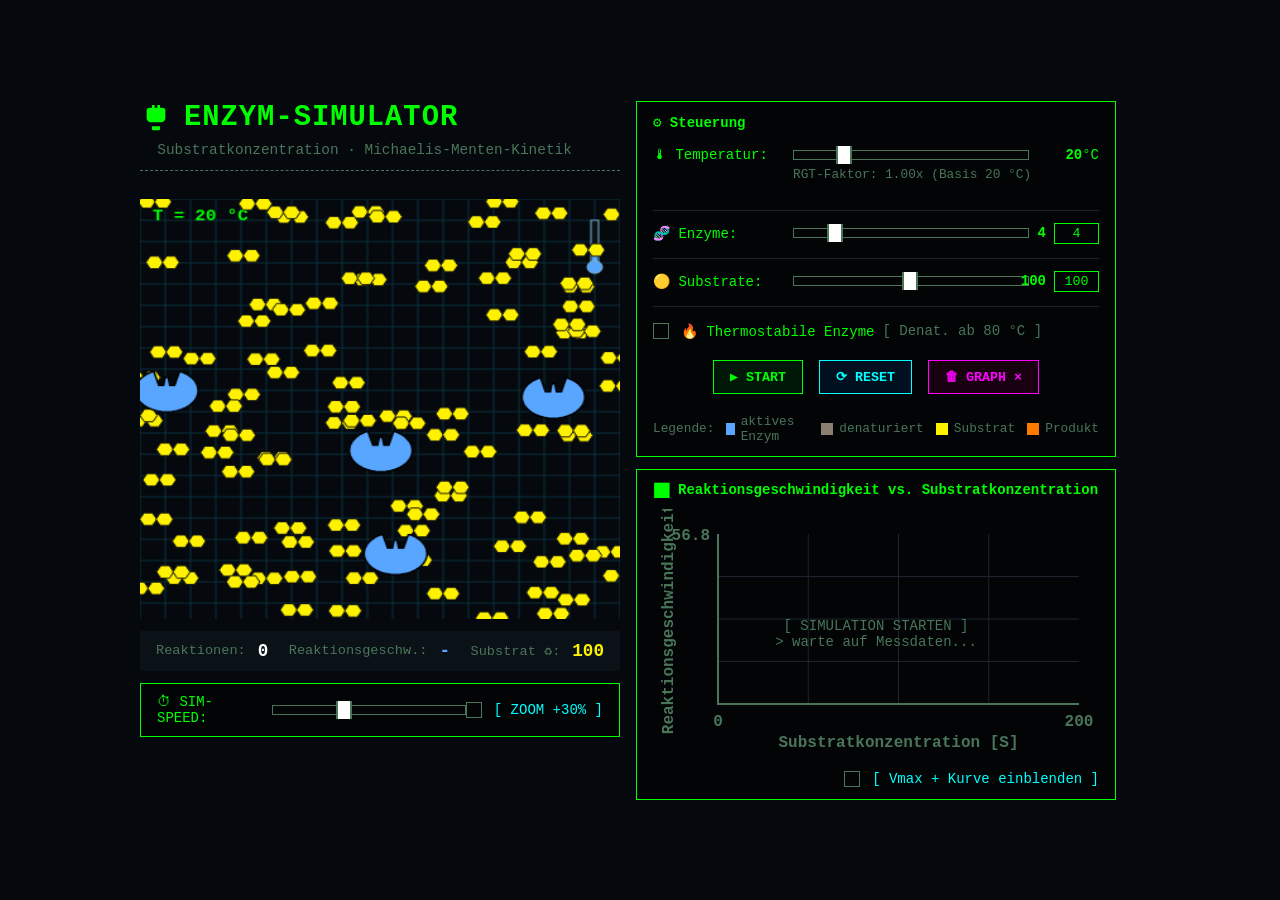
==== index.html @ 7abec785 "Add files via upload" ====
<!DOCTYPE html>
<html lang="de">
<head>
    <meta charset="UTF-8">
    <meta name="viewport" content="width=device-width, initial-scale=1.0">
    <title>ENZYM-SIMULATOR v3</title>
    <link rel="stylesheet" href="style.css">
</head>
<body>
    <div class="app-container" id="appContainer">
        <!-- Left Column: Simulation -->
        <div class="left-col">
            <div class="header-area">
                <div class="title-container">
                    <div class="logo-icon"></div>
                    <h1>ENZYM-SIMULATOR</h1>
                </div>
                <div class="subtitle">&nbsp;&nbsp;Substratkonzentration · Michaelis-Menten-Kinetik</div>
                <div class="divider"></div>
            </div>
            
            <div style="position: relative;">
                <canvas id="beakerCanvas"></canvas>
            </div>
            
            <div class="stats-bar">
                <div class="stat-item">
                    <span>Reaktionen:</span>
                    <span id="statReactions" class="stat-val" style="color: white;">0</span>
                </div>
                <div class="stat-item">
                    <span>Reaktionsgeschw.:</span>
                    <span id="statRate" class="stat-val" style="color: var(--enz-active);">-</span>
                </div>
                <div class="stat-item">
                    <span>Substrat ♻:</span>
                    <span id="statSubstrate" class="stat-val" style="color: var(--sub-color);">100</span>
                </div>
            </div>

            <div class="panel" style="display: flex; justify-content: space-between; align-items: center; padding: 10px 16px;">
                <div style="display: flex; align-items: center; gap: 12px; flex: 1;">
                    <span>⏱ SIM-SPEED:</span>
                    <input type="range" id="speedSlider" min="0.1" max="2.6" step="0.1" value="1.0" style="width: 200px;">
                </div>
                <div class="checkbox-row" id="zoomCheckRow" style="margin: 0; color: var(--blue-color);">
                    <div class="custom-checkbox" id="zoomCheckbox"></div>
                    <span>[ ZOOM +30% ]</span>
                </div>
            </div>
        </div>

        <!-- Right Column: Controls & Graph -->
        <div class="right-col">
            <!-- Controls Panel -->
            <div class="panel">
                <div class="panel-title">⚙ Steuerung</div>
                
                <div class="control-row">
                    <div class="control-label">🌡 Temperatur:</div>
                    <div class="control-slider-container">
                        <input type="range" id="tempSlider" min="0" max="100" value="20">
                    </div>
                    <div class="control-input">
                        <span id="tempValueDisplay" style="color: var(--accent-color); font-weight: bold;">20</span> °C
                    </div>
                </div>
                <div class="rgt-text" id="rgtText" style="color: var(--muted-color);">RGT-Faktor: 1.00x (Basis 20 °C)</div>
                <div class="warning-text" id="denatWarning"></div>

                <div class="hr-line"></div>

                <div class="control-row">
                    <div class="control-label">🧬 Enzyme:</div>
                    <div class="control-slider-container">
                        <input type="range" id="enzSlider" min="1" max="20" value="4">
                    </div>
                    <div class="control-input">
                        <span style="color: var(--accent-color); font-weight: bold;" id="enzDisplay">4</span>
                        <input type="text" id="enzInput" class="input-box" value="4">
                    </div>
                </div>

                <div class="hr-line"></div>

                <div class="control-row">
                    <div class="control-label">🟡 Substrate:</div>
                    <div class="control-slider-container">
                        <input type="range" id="subSlider" min="1" max="200" value="100">
                    </div>
                    <div class="control-input">
                        <span style="color: var(--accent-color); font-weight: bold;" id="subDisplay">100</span>
                        <input type="text" id="subInput" class="input-box" value="100">
                    </div>
                </div>

                <div class="hr-line"></div>

                <div class="checkbox-row" id="thermoCheckRow">
                    <div class="custom-checkbox" id="thermoCheckbox"></div>
                    <span style="display:flex; align-items: center; gap: 8px;">
                        <span>🔥 Thermostabile Enzyme</span> 
                        <span style="color: var(--muted-color);">[ Denat. ab 80 °C ]</span>
                    </span>
                </div>

                <div class="button-row">
                    <button id="btnStart" class="btn btn-start">▶ START</button>
                    <button id="btnReset" class="btn btn-reset">⟳ RESET</button>
                    <button id="btnGraphClear" class="btn btn-graph">🗑 GRAPH ×</button>
                </div>

                <div class="legend-row">
                    <span>Legende:</span>
                    <div class="legend-item"><div class="color-box" style="background: var(--enz-active);"></div> aktives Enzym</div>
                    <div class="legend-item"><div class="color-box" style="background: var(--enz-denat);"></div> denaturiert</div>
                    <div class="legend-item"><div class="color-box" style="background: var(--sub-color);"></div> Substrat</div>
                    <div class="legend-item"><div class="color-box" style="background: var(--prod-color);"></div> Produkt</div>
                </div>
            </div>

            <!-- Graph Panel -->
            <div class="panel" style="flex: 1; display: flex; flex-direction: column;">
                <div class="panel-title" style="margin-bottom: 0;"><span class="mono-icon">&#x1F4CA;</span> Reaktionsgeschwindigkeit vs. Substratkonzentration</div>
                <div class="graph-container">
                    <canvas id="graphCanvas"></canvas>
                    <div class="graph-overlay" id="graphOverlay">
                        [ SIMULATION STARTEN ]<br>> warte auf Messdaten...
                    </div>
                </div>
                <div class="graph-bottom-row">
                    <div class="checkbox-row" id="curveCheckRow" style="margin: 0; color: var(--blue-color);">
                        <div class="custom-checkbox" id="curveCheckbox"></div>
                        <span>[ Vmax + Kurve einblenden ]</span>
                    </div>
                </div>
            </div>
        </div>
    </div>
    
    <div id="tooltip"></div>

    <script src="script.js"></script>
</body>
</html>
---- style.css ----
:root {
    --bg-color: #05090d;
    --panel-bg: rgba(0, 0, 0, 0.5);
    --border-color: #00ff00;
    --text-color: #00ff00;
    --muted-color: #4a7559;
    --accent-color: #00ff00;
    --blue-color: #00ffff;
    --pink-color: #ff00ff;
    --error-color: #ff4040;
    
    --enz-active: #58a6ff;
    --enz-binding: #3a75c4;
    --enz-denat: #8a8070;
    --sub-color: #fff200;
    --prod-color: #ff7b00;
    --grid-color: #0c3040;
}

* {
    box-sizing: border-box;
    margin: 0;
    padding: 0;
}

body {
    font-family: 'Courier New', Courier, monospace;
    background-color: var(--bg-color);
    color: var(--text-color);
    display: flex;
    justify-content: center;
    align-items: center;
    min-height: 100vh;
    padding: 20px;
    font-size: 14px;
}

.app-container {
    display: grid;
    grid-template-columns: 480px 480px;
    gap: 16px;
    max-width: 1000px;
    width: 100%;
}

.left-col {
    display: flex;
    flex-direction: column;
    gap: 12px;
}

.right-col {
    display: flex;
    flex-direction: column;
    gap: 12px;
}

/* Header */
.header-area {
    margin-bottom: 4px;
}

.title-container {
    display: flex;
    align-items: center;
    gap: 12px;
    margin-bottom: 8px;
}

.logo-icon {
    width: 32px;
    height: 32px;
    background: var(--accent-color);
    mask: url('data:image/svg+xml;utf8,<svg viewBox="0 0 24 24" xmlns="http://www.w3.org/2000/svg"><path d="M9 21c0 .5.4 1 1 1h4c.6 0 1-.5 1-1v-2h-6v2zm4-16h-2V3H9v2H7c-1.1 0-2 .9-2 2v6c0 1.7 1.3 3 3 3h8c1.7 0 3-1.3 3-3V7c0-1.1-.9-2-2-2h-2V3h-2v2z"/></svg>') no-repeat center;
    -webkit-mask: url('data:image/svg+xml;utf8,<svg viewBox="0 0 24 24" xmlns="http://www.w3.org/2000/svg"><path d="M9 21c0 .5.4 1 1 1h4c.6 0 1-.5 1-1v-2h-6v2zm4-16h-2V3H9v2H7c-1.1 0-2 .9-2 2v6c0 1.7 1.3 3 3 3h8c1.7 0 3-1.3 3-3V7c0-1.1-.9-2-2-2h-2V3h-2v2z"/></svg>') no-repeat center;
}

h1 {
    font-size: 1.8rem;
    font-weight: bold;
    color: var(--accent-color);
    letter-spacing: 1px;
}

.subtitle {
    color: var(--muted-color);
    font-size: 0.9rem;
}

.divider {
    border-top: 1px dashed var(--muted-color);
    margin: 12px 0;
    width: 100%;
}

/* Canvas Area */
#beakerCanvas {
    width: 100%;
    height: 420px;
    background: var(--bg-color);
    border: none;
    cursor: crosshair;
}

/* Panels */
.panel {
    background: var(--panel-bg);
    border: 1px solid var(--border-color);
    padding: 12px 16px;
}

.panel-title {
    font-weight: bold;
    margin-bottom: 16px;
    display: flex;
    align-items: center;
    gap: 8px;
}

/* Stats */
.stats-bar {
    display: flex;
    justify-content: space-between;
    background: #0a1218;
    padding: 10px 16px;
    font-size: 0.85rem;
    color: var(--muted-color);
}

.stat-item {
    display: flex;
    gap: 12px;
    align-items: center;
}

.stat-val {
    font-weight: bold;
    font-size: 1.1rem;
}

/* Controls */
.control-row {
    display: flex;
    align-items: center;
    margin-bottom: 14px;
}

.control-label {
    width: 130px;
    display: flex;
    align-items: center;
    gap: 8px;
}

.control-slider-container {
    flex: 1;
    display: flex;
    align-items: center;
    padding: 0 10px;
}

.control-input {
    width: 60px;
    text-align: right;
    display: flex;
    justify-content: flex-end;
    align-items: center;
}

.input-box {
    background: transparent;
    border: 1px solid var(--border-color);
    color: var(--accent-color);
    font-family: inherit;
    width: 45px;
    text-align: center;
    padding: 2px;
    margin-left: 8px;
}

/* Sliders */
input[type=range] {
    -webkit-appearance: none;
    width: 100%;
    background: transparent;
}

input[type=range]:focus {
    outline: none;
}

input[type=range]::-webkit-slider-runnable-track {
    width: 100%;
    height: 10px;
    cursor: pointer;
    background: transparent;
    border: 1px solid var(--muted-color);
}

input[type=range]::-webkit-slider-thumb {
    height: 18px;
    width: 12px;
    background: #fff;
    cursor: pointer;
    -webkit-appearance: none;
    margin-top: -5px;
    border-radius: 0;
    box-shadow: -2px 0 0 var(--muted-color), 2px 0 0 var(--muted-color);
}

.rgt-text, .warning-text {
    font-size: 0.8rem;
    margin-left: 140px;
    margin-top: -10px;
    margin-bottom: 12px;
    min-height: 14px;
}

.warning-text {
    color: var(--error-color);
}

.hr-line {
    border-top: 1px solid var(--muted-color);
    opacity: 0.3;
    margin: 12px 0;
}

/* Checkbox */
.checkbox-row {
    display: flex;
    align-items: center;
    gap: 12px;
    cursor: pointer;
    margin: 16px 0;
}

.custom-checkbox {
    width: 16px;
    height: 16px;
    border: 1px solid var(--muted-color);
    display: inline-flex;
    justify-content: center;
    align-items: center;
}

.custom-checkbox.checked::after {
    content: '■';
    color: var(--accent-color);
    font-size: 14px;
}

/* Buttons */
.button-row {
    display: flex;
    gap: 16px;
    justify-content: center;
    margin-top: 20px;
    margin-bottom: 20px;
}

.btn {
    padding: 8px 16px;
    background: #000;
    font-family: inherit;
    font-weight: bold;
    cursor: pointer;
    display: flex;
    align-items: center;
    gap: 8px;
    transition: all 0.2s;
}

.btn-start {
    color: var(--accent-color);
    border: 1px solid var(--accent-color);
    background: #001808;
}

.btn-start:hover { background: #003010; }

.btn-reset {
    color: var(--blue-color);
    border: 1px solid var(--blue-color);
    background: #001020;
}

.btn-reset:hover { background: #002040; }

.btn-graph {
    color: var(--pink-color);
    border: 1px solid var(--pink-color);
    background: #180010;
}

.btn-graph:hover { background: #2a0020; }

/* Legend */
.legend-row {
    display: flex;
    align-items: center;
    font-size: 0.8rem;
    color: var(--muted-color);
    gap: 12px;
    margin-top: 10px;
}

.legend-item {
    display: flex;
    align-items: center;
    gap: 6px;
}

.color-box {
    width: 12px;
    height: 12px;
}

/* Graph */
.graph-container {
    height: 250px;
    position: relative;
    margin-top: 10px;
}

#graphCanvas {
    width: 100%;
    height: 100%;
}

.graph-overlay {
    position: absolute;
    top: 50%;
    left: 50%;
    transform: translate(-50%, -50%);
    text-align: center;
    color: var(--muted-color);
    pointer-events: none;
}

.graph-bottom-row {
    display: flex;
    justify-content: flex-end;
    margin-top: 12px;
}

/* Tooltip */
#tooltip {
    position: absolute;
    background: #000;
    border: 1px solid var(--text-color);
    color: #fff;
    padding: 4px 8px;
    font-size: 12px;
    pointer-events: none;
    display: none;
    z-index: 100;
}

.mono-icon {
    color: transparent;
    text-shadow: 0 0 0 var(--accent-color);
}


/* Zoom state scaling via CSS classes */
.app-container.zoomed #beakerCanvas {
    /* Optional: We can just handle zoom logic in JS instead of CSS scale */
}
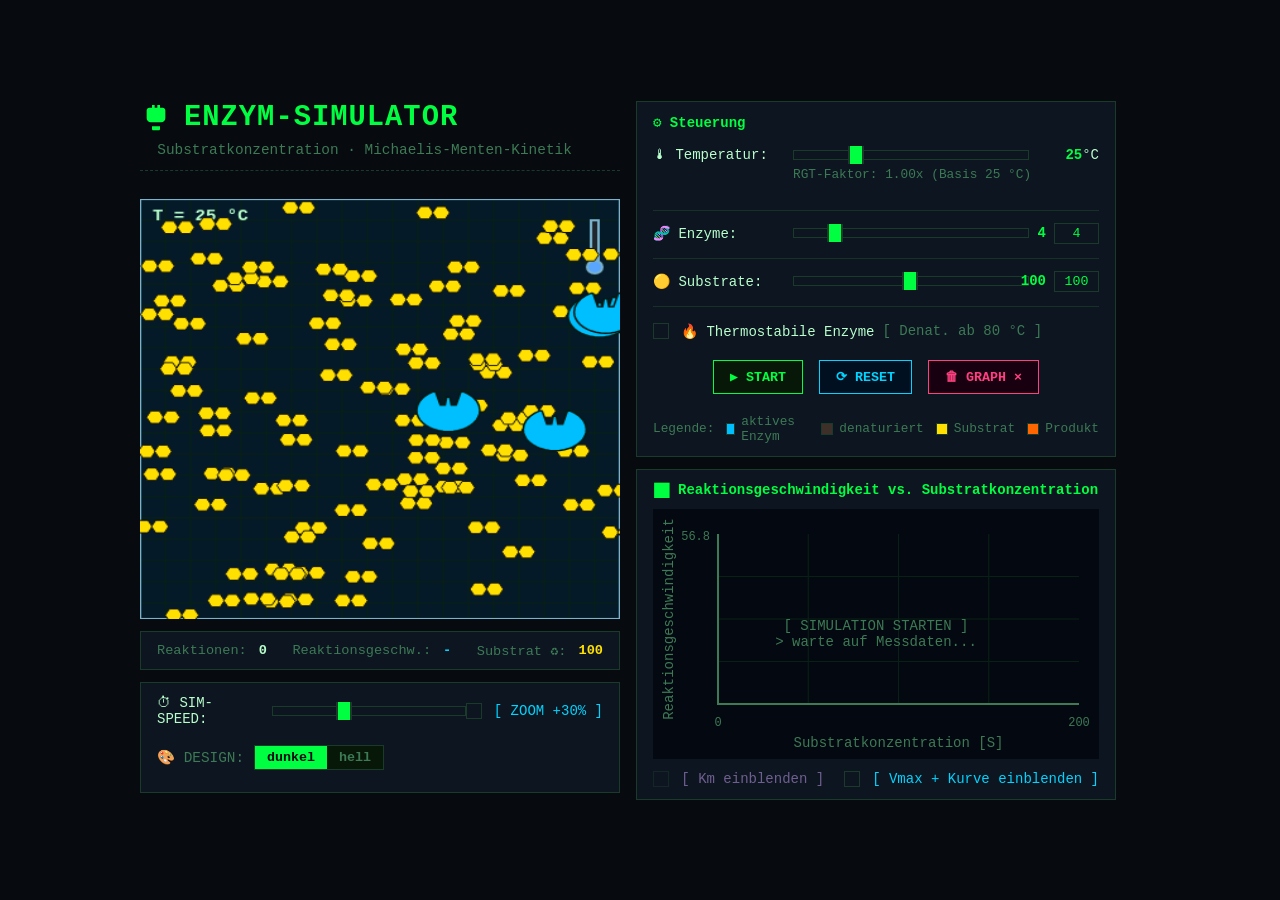
==== commit ae4d8e7e: "Add files via upload" ====
--- a/index.html
+++ b/index.html
@@ -6,7 +6,7 @@
     <title>ENZYM-SIMULATOR v3</title>
     <link rel="stylesheet" href="style.css">
 </head>
-<body>
+<body class="theme-dark">
     <div class="app-container" id="appContainer">
         <!-- Left Column: Simulation -->
         <div class="left-col">
@@ -26,11 +26,11 @@
             <div class="stats-bar">
                 <div class="stat-item">
                     <span>Reaktionen:</span>
-                    <span id="statReactions" class="stat-val" style="color: white;">0</span>
+                    <span id="statReactions" class="stat-val" style="color: var(--text-color);">0</span>
                 </div>
                 <div class="stat-item">
                     <span>Reaktionsgeschw.:</span>
-                    <span id="statRate" class="stat-val" style="color: var(--enz-active);">-</span>
+                    <span id="statRate" class="stat-val" style="color: var(--blue-color);">-</span>
                 </div>
                 <div class="stat-item">
                     <span>Substrat ♻:</span>
@@ -38,14 +38,24 @@
                 </div>
             </div>
 
-            <div class="panel" style="display: flex; justify-content: space-between; align-items: center; padding: 10px 16px;">
-                <div style="display: flex; align-items: center; gap: 12px; flex: 1;">
-                    <span>⏱ SIM-SPEED:</span>
-                    <input type="range" id="speedSlider" min="0.1" max="2.6" step="0.1" value="1.0" style="width: 200px;">
+            <div class="panel" style="display: flex; flex-direction: column; gap: 8px;">
+                <div style="display: flex; justify-content: space-between; align-items: center;">
+                    <div style="display: flex; align-items: center; gap: 12px; flex: 1;">
+                        <span>⏱ SIM-SPEED:</span>
+                        <input type="range" id="speedSlider" min="0.1" max="2.6" step="0.1" value="1.0" style="width: 200px;">
+                    </div>
+                    <div class="checkbox-row" id="zoomCheckRow" style="margin: 0; color: var(--blue-color);">
+                        <div class="custom-checkbox" id="zoomCheckbox"></div>
+                        <span>[ ZOOM +30% ]</span>
+                    </div>
                 </div>
-                <div class="checkbox-row" id="zoomCheckRow" style="margin: 0; color: var(--blue-color);">
-                    <div class="custom-checkbox" id="zoomCheckbox"></div>
-                    <span>[ ZOOM +30% ]</span>
+                
+                <div class="theme-switch" id="themeSwitchRow">
+                    <span>🎨 DESIGN:</span>
+                    <div class="segmented-control">
+                        <button id="btnDark" class="active-dark">dunkel</button>
+                        <button id="btnPaper">hell</button>
+                    </div>
                 </div>
             </div>
         </div>
@@ -59,13 +69,13 @@
                 <div class="control-row">
                     <div class="control-label">🌡 Temperatur:</div>
                     <div class="control-slider-container">
-                        <input type="range" id="tempSlider" min="0" max="100" value="20">
+                        <input type="range" id="tempSlider" min="0" max="100" value="25">
                     </div>
                     <div class="control-input">
-                        <span id="tempValueDisplay" style="color: var(--accent-color); font-weight: bold;">20</span> °C
+                        <span id="tempValueDisplay" style="color: var(--accent-color); font-weight: bold;">25</span> °C
                     </div>
                 </div>
-                <div class="rgt-text" id="rgtText" style="color: var(--muted-color);">RGT-Faktor: 1.00x (Basis 20 °C)</div>
+                <div class="rgt-text" id="rgtText" style="color: var(--muted-color);">RGT-Faktor: 1.00x (Basis 25 °C)</div>
                 <div class="warning-text" id="denatWarning"></div>
 
                 <div class="hr-line"></div>
@@ -122,13 +132,17 @@
             <!-- Graph Panel -->
             <div class="panel" style="flex: 1; display: flex; flex-direction: column;">
                 <div class="panel-title" style="margin-bottom: 0;"><span class="mono-icon">&#x1F4CA;</span> Reaktionsgeschwindigkeit vs. Substratkonzentration</div>
-                <div class="graph-container">
+                <div class="graph-container" id="graphContainerObj">
                     <canvas id="graphCanvas"></canvas>
                     <div class="graph-overlay" id="graphOverlay">
                         [ SIMULATION STARTEN ]<br>> warte auf Messdaten...
                     </div>
                 </div>
                 <div class="graph-bottom-row">
+                    <div class="checkbox-row" id="kmCheckRow" style="margin: 0; color: var(--km-color); pointer-events: none; opacity: 0.5;">
+                        <div class="custom-checkbox" id="kmCheckbox"></div>
+                        <span>[ Km einblenden ]</span>
+                    </div>
                     <div class="checkbox-row" id="curveCheckRow" style="margin: 0; color: var(--blue-color);">
                         <div class="custom-checkbox" id="curveCheckbox"></div>
                         <span>[ Vmax + Kurve einblenden ]</span>
--- a/style.css
+++ b/style.css
@@ -1,20 +1,82 @@
 :root {
-    --bg-color: #05090d;
-    --panel-bg: rgba(0, 0, 0, 0.5);
-    --border-color: #00ff00;
-    --text-color: #00ff00;
-    --muted-color: #4a7559;
-    --accent-color: #00ff00;
-    --blue-color: #00ffff;
-    --pink-color: #ff00ff;
-    --error-color: #ff4040;
-    
-    --enz-active: #58a6ff;
-    --enz-binding: #3a75c4;
-    --enz-denat: #8a8070;
-    --sub-color: #fff200;
-    --prod-color: #ff7b00;
-    --grid-color: #0c3040;
+    /* Default to Dark Theme */
+    --bg-color: #070b0f;
+    --panel-bg: #0c1520;
+    --border-color: #1a3a2a;
+    --text-color: #b8ffcc;
+    --muted-color: #3d7a55;
+    --accent-color: #00ff41;
+    --blue-color: #00d4ff;
+    --pink-color: #ff4080;
+    --error-color: #f78166;
+    
+    --water-bg: #051a28;
+    --enz-active: #00bfff;
+    --enz-binding: #0070c0;
+    --enz-denat: #3d3028;
+    --enz-outline: #001a10;
+    --enz-d-outline: #1f1510;
+    --sub-color: #ffe000;
+    --prod-color: #ff6600;
+    
+    --grid-color: #092015;
+    --graph-bg: #040810;
+    
+    --btn-bg: #081808;
+    --btn-hover: #003010;
+    --btn-reset-bg: #001020;
+    --btn-reset-hover: #002040;
+    --btn-graph-bg: #180010;
+    --btn-graph-hover: #2a0020;
+    
+    --thermo-bg: #21262d;
+    --thermo-ol: #7ab2cc;
+    --temp-cool: #58a6ff;
+    
+    --curve-colors: #58a6ff, #f78166, #3fb950, #d2a8ff, #e3b341, #8abeb7;
+    --km-color: #d2a8ff;
+    
+    --font-family: 'Courier New', Courier, monospace;
+}
+
+body.theme-paper {
+    --bg-color: #f5f0e6;
+    --panel-bg: #ece5d0;
+    --border-color: #9a8050;
+    --text-color: #1a1208;
+    --muted-color: #7a6040;
+    --accent-color: #1a6b1a;
+    --blue-color: #1a3f8b;
+    --pink-color: #bb2040;
+    --error-color: #cc3300;
+    
+    --water-bg: #daeef8;
+    --enz-active: #2060cc;
+    --enz-binding: #b06010;
+    --enz-denat: #9a7a5a;
+    --enz-outline: #0a1050;
+    --enz-d-outline: #504030;
+    --sub-color: #d4900a;
+    --prod-color: #cc3300;
+    
+    --grid-color: #c8bfa0;
+    --graph-bg: #faf6ec;
+    
+    --btn-bg: #e2d8c0;
+    --btn-hover: #d0c8a8;
+    --btn-reset-bg: #ccd4ed;
+    --btn-reset-hover: #aab8e5;
+    --btn-graph-bg: #eddcd4;
+    --btn-graph-hover: #e0b098;
+    
+    --thermo-bg: #e8dfc8;
+    --thermo-ol: #8b7050;
+    --temp-cool: #2060cc;
+    
+    --curve-colors: #1a3f8b, #cc3300, #1a6b1a, #7a1a8b, #8b6b00, #006b5a;
+    --km-color: #7a1a8b;
+    
+    --font-family: 'Georgia', serif;
 }
 
 * {
@@ -24,7 +86,7 @@
 }
 
 body {
-    font-family: 'Courier New', Courier, monospace;
+    font-family: var(--font-family);
     background-color: var(--bg-color);
     color: var(--text-color);
     display: flex;
@@ -33,6 +95,7 @@
     min-height: 100vh;
     padding: 20px;
     font-size: 14px;
+    transition: background-color 0.3s, color 0.3s;
 }
 
 .app-container {
@@ -88,7 +151,7 @@
 }
 
 .divider {
-    border-top: 1px dashed var(--muted-color);
+    border-top: 1px dashed var(--border-color);
     margin: 12px 0;
     width: 100%;
 }
@@ -112,6 +175,7 @@
 .panel-title {
     font-weight: bold;
     margin-bottom: 16px;
+    color: var(--accent-color);
     display: flex;
     align-items: center;
     gap: 8px;
@@ -121,10 +185,11 @@
 .stats-bar {
     display: flex;
     justify-content: space-between;
-    background: #0a1218;
+    background: var(--panel-bg);
     padding: 10px 16px;
     font-size: 0.85rem;
     color: var(--muted-color);
+    border: 1px solid var(--border-color);
 }
 
 .stat-item {
@@ -135,7 +200,6 @@
 
 .stat-val {
     font-weight: bold;
-    font-size: 1.1rem;
 }
 
 /* Controls */
@@ -194,18 +258,18 @@
     height: 10px;
     cursor: pointer;
     background: transparent;
-    border: 1px solid var(--muted-color);
+    border: 1px solid var(--border-color);
 }
 
 input[type=range]::-webkit-slider-thumb {
     height: 18px;
     width: 12px;
-    background: #fff;
+    background: var(--accent-color);
     cursor: pointer;
     -webkit-appearance: none;
     margin-top: -5px;
     border-radius: 0;
-    box-shadow: -2px 0 0 var(--muted-color), 2px 0 0 var(--muted-color);
+    box-shadow: -2px 0 0 var(--border-color), 2px 0 0 var(--border-color);
 }
 
 .rgt-text, .warning-text {
@@ -221,8 +285,8 @@
 }
 
 .hr-line {
-    border-top: 1px solid var(--muted-color);
-    opacity: 0.3;
+    border-top: 1px solid var(--border-color);
+    opacity: 0.8;
     margin: 12px 0;
 }
 
@@ -238,7 +302,7 @@
 .custom-checkbox {
     width: 16px;
     height: 16px;
-    border: 1px solid var(--muted-color);
+    border: 1px solid var(--border-color);
     display: inline-flex;
     justify-content: center;
     align-items: center;
@@ -250,6 +314,45 @@
     font-size: 14px;
 }
 
+/* Theme Segmented Control */
+.theme-switch {
+    display: flex;
+    align-items: center;
+    gap: 10px;
+    margin: 10px 0;
+}
+
+.theme-switch span {
+    color: var(--muted-color);
+    font-size: 0.9rem;
+}
+
+.segmented-control {
+    display: flex;
+    background: var(--border-color);
+    padding: 1px;
+}
+
+.segmented-control button {
+    background: var(--btn-bg);
+    color: var(--muted-color);
+    border: none;
+    padding: 4px 12px;
+    font-weight: bold;
+    font-family: inherit;
+    cursor: pointer;
+}
+
+.segmented-control button.active-dark {
+    background: var(--accent-color);
+    color: var(--bg-color);
+}
+
+.segmented-control button.active-paper {
+    background: var(--accent-color);
+    color: var(--bg-color);
+}
+
 /* Buttons */
 .button-row {
     display: flex;
@@ -261,7 +364,6 @@
 
 .btn {
     padding: 8px 16px;
-    background: #000;
     font-family: inherit;
     font-weight: bold;
     cursor: pointer;
@@ -269,31 +371,30 @@
     align-items: center;
     gap: 8px;
     transition: all 0.2s;
+    border-width: 1px;
+    border-style: solid;
 }
 
 .btn-start {
     color: var(--accent-color);
-    border: 1px solid var(--accent-color);
-    background: #001808;
-}
-
-.btn-start:hover { background: #003010; }
+    border-color: var(--accent-color);
+    background: var(--btn-bg);
+}
+.btn-start:hover { background: var(--btn-hover); }
 
 .btn-reset {
     color: var(--blue-color);
-    border: 1px solid var(--blue-color);
-    background: #001020;
-}
-
-.btn-reset:hover { background: #002040; }
+    border-color: var(--blue-color);
+    background: var(--btn-reset-bg);
+}
+.btn-reset:hover { background: var(--btn-reset-hover); }
 
 .btn-graph {
     color: var(--pink-color);
-    border: 1px solid var(--pink-color);
-    background: #180010;
-}
-
-.btn-graph:hover { background: #2a0020; }
+    border-color: var(--pink-color);
+    background: var(--btn-graph-bg);
+}
+.btn-graph:hover { background: var(--btn-graph-hover); }
 
 /* Legend */
 .legend-row {
@@ -314,6 +415,7 @@
 .color-box {
     width: 12px;
     height: 12px;
+    border: 1px solid var(--border-color);
 }
 
 /* Graph */
@@ -341,15 +443,16 @@
 .graph-bottom-row {
     display: flex;
     justify-content: flex-end;
+    gap: 20px;
     margin-top: 12px;
 }
 
 /* Tooltip */
 #tooltip {
     position: absolute;
-    background: #000;
-    border: 1px solid var(--text-color);
-    color: #fff;
+    background: var(--panel-bg);
+    border: 1px solid var(--border-color);
+    color: var(--text-color);
     padding: 4px 8px;
     font-size: 12px;
     pointer-events: none;
@@ -361,9 +464,3 @@
     color: transparent;
     text-shadow: 0 0 0 var(--accent-color);
 }
-
-
-/* Zoom state scaling via CSS classes */
-.app-container.zoomed #beakerCanvas {
-    /* Optional: We can just handle zoom logic in JS instead of CSS scale */
-}
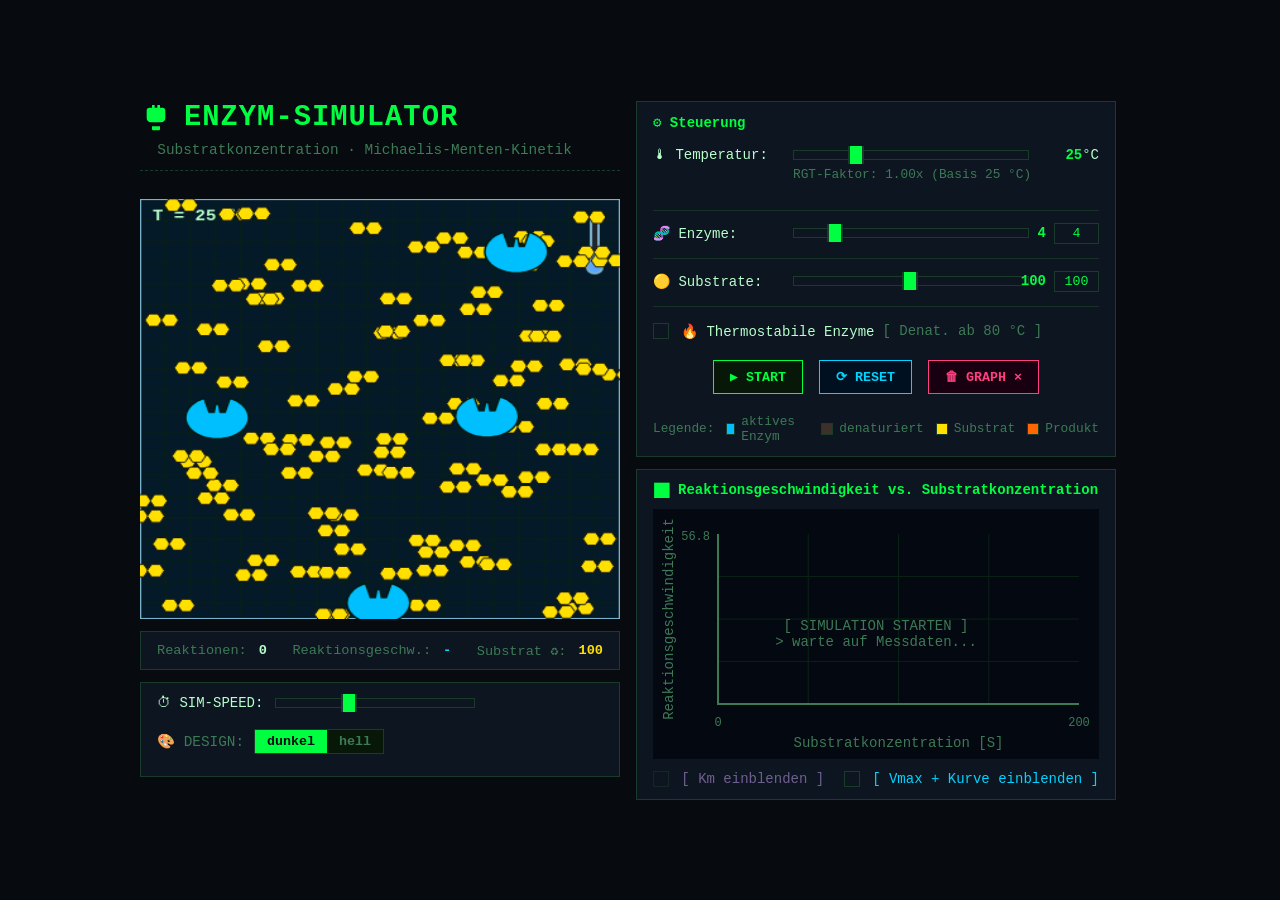
==== commit a9fcd545: "Add files via upload" ====
--- a/index.html
+++ b/index.html
@@ -43,10 +43,6 @@
                     <div style="display: flex; align-items: center; gap: 12px; flex: 1;">
                         <span>⏱ SIM-SPEED:</span>
                         <input type="range" id="speedSlider" min="0.1" max="2.6" step="0.1" value="1.0" style="width: 200px;">
-                    </div>
-                    <div class="checkbox-row" id="zoomCheckRow" style="margin: 0; color: var(--blue-color);">
-                        <div class="custom-checkbox" id="zoomCheckbox"></div>
-                        <span>[ ZOOM +30% ]</span>
                     </div>
                 </div>
                 
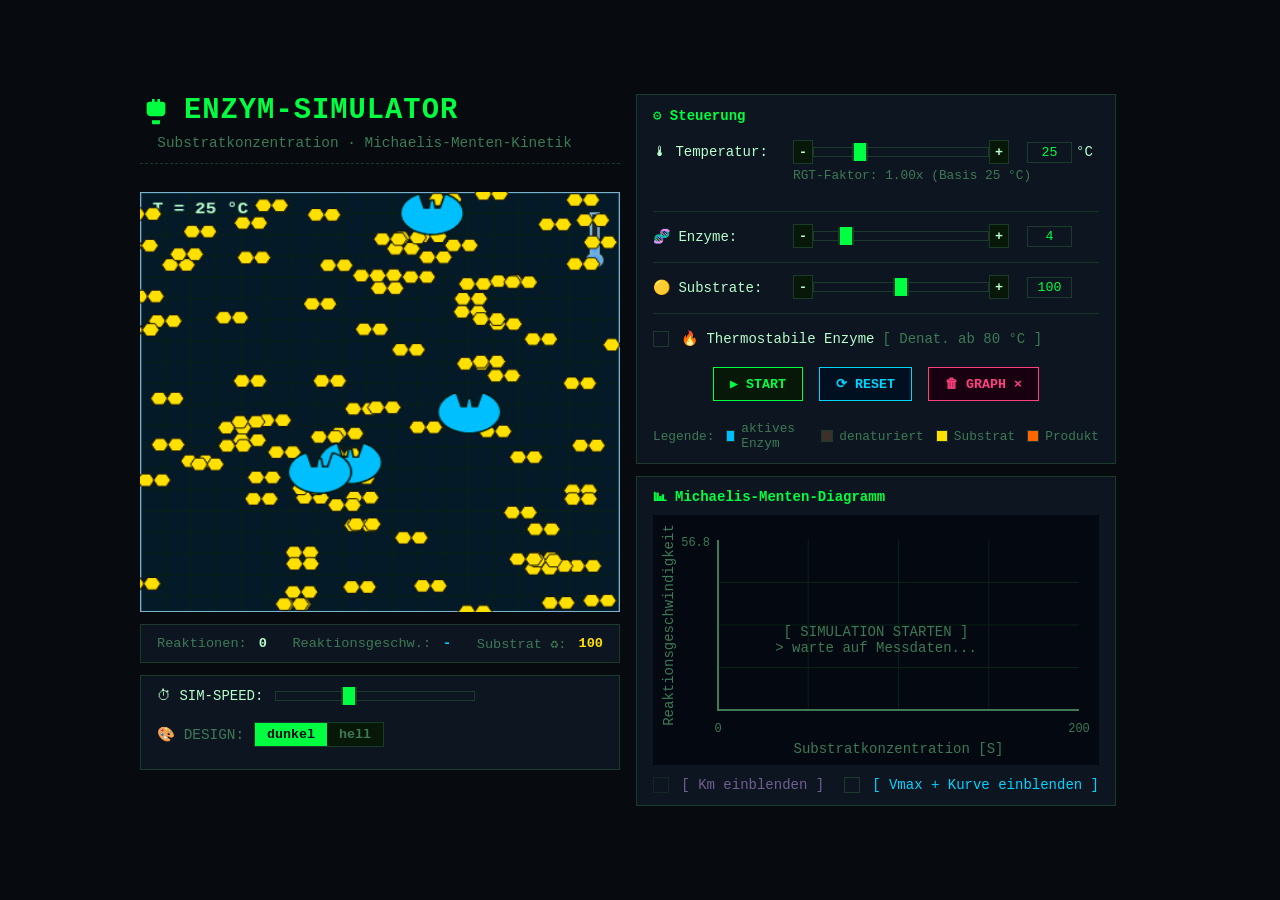
==== commit b355c053: "Add files via upload" ====
--- a/index.html
+++ b/index.html
@@ -13,7 +13,7 @@
             <div class="header-area">
                 <div class="title-container">
                     <div class="logo-icon"></div>
-                    <h1>ENZYM-SIMULATOR</h1>
+                    <h1 id="mainTitle" data-tooltip="m.poehl & Antigravity (2026)<br>Lizenz: MIT License">ENZYM-SIMULATOR</h1>
                 </div>
                 <div class="subtitle">&nbsp;&nbsp;Substratkonzentration · Michaelis-Menten-Kinetik</div>
                 <div class="divider"></div>
@@ -65,10 +65,14 @@
                 <div class="control-row">
                     <div class="control-label">🌡 Temperatur:</div>
                     <div class="control-slider-container">
+                        <button class="slider-btn" id="btnTempMinus">-</button>
                         <input type="range" id="tempSlider" min="0" max="100" value="25">
+                        <button class="slider-btn" id="btnTempPlus">+</button>
                     </div>
                     <div class="control-input">
-                        <span id="tempValueDisplay" style="color: var(--accent-color); font-weight: bold;">25</span> °C
+                        <span id="tempValueDisplay" style="color: var(--accent-color); font-weight: bold; display:none;">25</span>
+                        <input type="text" id="tempInput" class="input-box" value="25">
+                        <span style="margin-left: 4px;">°C</span>
                     </div>
                 </div>
                 <div class="rgt-text" id="rgtText" style="color: var(--muted-color);">RGT-Faktor: 1.00x (Basis 25 °C)</div>
@@ -79,10 +83,12 @@
                 <div class="control-row">
                     <div class="control-label">🧬 Enzyme:</div>
                     <div class="control-slider-container">
+                        <button class="slider-btn" id="btnEnzMinus">-</button>
                         <input type="range" id="enzSlider" min="1" max="20" value="4">
+                        <button class="slider-btn" id="btnEnzPlus">+</button>
                     </div>
                     <div class="control-input">
-                        <span style="color: var(--accent-color); font-weight: bold;" id="enzDisplay">4</span>
+                        <span style="color: var(--accent-color); font-weight: bold; display:none;" id="enzDisplay">4</span>
                         <input type="text" id="enzInput" class="input-box" value="4">
                     </div>
                 </div>
@@ -92,10 +98,12 @@
                 <div class="control-row">
                     <div class="control-label">🟡 Substrate:</div>
                     <div class="control-slider-container">
+                        <button class="slider-btn" id="btnSubMinus">-</button>
                         <input type="range" id="subSlider" min="1" max="200" value="100">
+                        <button class="slider-btn" id="btnSubPlus">+</button>
                     </div>
                     <div class="control-input">
-                        <span style="color: var(--accent-color); font-weight: bold;" id="subDisplay">100</span>
+                        <span style="color: var(--accent-color); font-weight: bold; display:none;" id="subDisplay">100</span>
                         <input type="text" id="subInput" class="input-box" value="100">
                     </div>
                 </div>
@@ -127,7 +135,7 @@
 
             <!-- Graph Panel -->
             <div class="panel" style="flex: 1; display: flex; flex-direction: column;">
-                <div class="panel-title" style="margin-bottom: 0;"><span class="mono-icon">&#x1F4CA;</span> Reaktionsgeschwindigkeit vs. Substratkonzentration</div>
+                <div class="panel-title" style="margin-bottom: 0;"><span class="mono-icon">📊&#xFE0E;</span> Michaelis-Menten-Diagramm</div>
                 <div class="graph-container" id="graphContainerObj">
                     <canvas id="graphCanvas"></canvas>
                     <div class="graph-overlay" id="graphOverlay">
--- a/style.css
+++ b/style.css
@@ -224,10 +224,10 @@
 }
 
 .control-input {
-    width: 60px;
-    text-align: right;
-    display: flex;
-    justify-content: flex-end;
+    width: 80px;
+    text-align: left;
+    display: flex;
+    justify-content: flex-start;
     align-items: center;
 }
 
@@ -242,6 +242,25 @@
     margin-left: 8px;
 }
 
+.slider-btn {
+    background: var(--btn-bg);
+    color: var(--text-color);
+    border: 1px solid var(--border-color);
+    width: 24px;
+    height: 24px;
+    display: flex;
+    justify-content: center;
+    align-items: center;
+    cursor: pointer;
+    font-weight: bold;
+    font-family: inherit;
+    transition: background 0.2s;
+}
+
+.slider-btn:hover {
+    background: var(--btn-hover);
+}
+
 /* Sliders */
 input[type=range] {
     -webkit-appearance: none;
@@ -453,11 +472,18 @@
     background: var(--panel-bg);
     border: 1px solid var(--border-color);
     color: var(--text-color);
-    padding: 4px 8px;
-    font-size: 12px;
+    padding: 8px 12px;
+    font-size: 13px;
+    line-height: 1.5;
     pointer-events: none;
     display: none;
     z-index: 100;
+    box-shadow: 0 4px 15px rgba(0,0,0,0.5);
+    border-radius: 4px;
+}
+
+#mainTitle {
+    cursor: help;
 }
 
 .mono-icon {
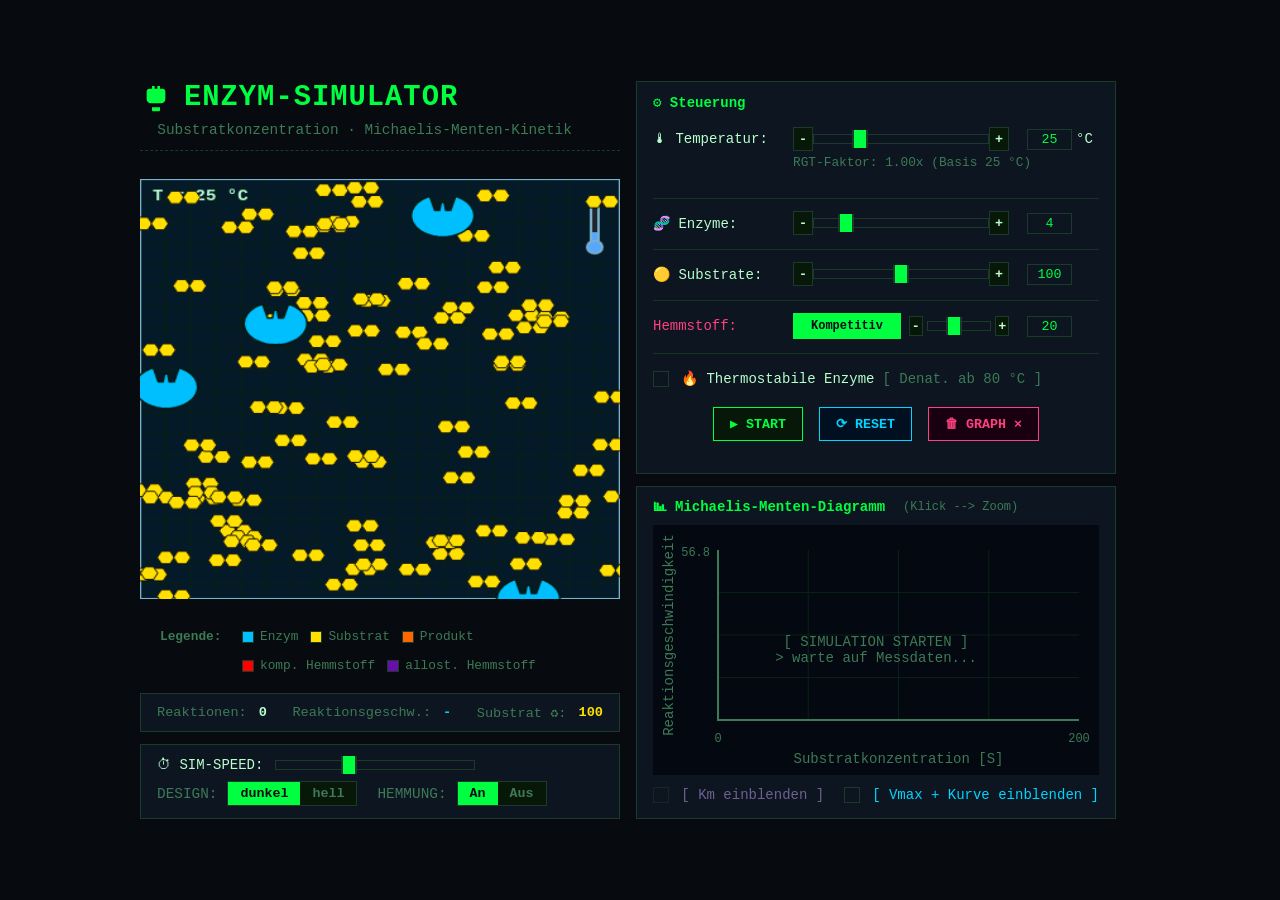
==== commit f8e61473: "Add files via upload" ====
--- a/index.html
+++ b/index.html
@@ -22,6 +22,20 @@
             <div style="position: relative;">
                 <canvas id="beakerCanvas"></canvas>
             </div>
+
+            <div class="legend-area" style="margin-top: 8px; margin-bottom: 8px; font-size: 0.8rem; color: var(--muted-color); display: flex; flex-direction: column; gap: 4px; padding-left: 20px; align-items: flex-start;">
+                <div class="legend-row" style="display: flex; gap: 12px; align-items: center;">
+                    <span style="font-weight: bold; width: 70px; text-align: left;">Legende:</span>
+                    <div class="legend-item"><div class="color-box" style="background: var(--enz-active);"></div> Enzym</div>
+                    <div class="legend-item"><div class="color-box" style="background: var(--sub-color);"></div> Substrat</div>
+                    <div class="legend-item"><div class="color-box" style="background: var(--prod-color);"></div> Produkt</div>
+                </div>
+                <div class="legend-row" id="inhibitorLegend" style="display: flex; gap: 12px; align-items: center;">
+                    <span style="width: 70px;"></span> 
+                    <div class="legend-item"><div class="color-box" style="background: var(--inh-comp);"></div> komp. Hemmstoff</div>
+                    <div class="legend-item"><div class="color-box" style="background: var(--inh-allo);"></div> allost. Hemmstoff</div>
+                </div>
+            </div>
             
             <div class="stats-bar">
                 <div class="stat-item">
@@ -46,11 +60,20 @@
                     </div>
                 </div>
                 
-                <div class="theme-switch" id="themeSwitchRow">
-                    <span>🎨 DESIGN:</span>
-                    <div class="segmented-control">
-                        <button id="btnDark" class="active-dark">dunkel</button>
-                        <button id="btnPaper">hell</button>
+                <div style="display: flex; gap: 20px; align-items: center;">
+                    <div class="theme-switch" id="themeSwitchRow" style="margin: 0;">
+                        <span>DESIGN:</span>
+                        <div class="segmented-control">
+                            <button id="btnDark" class="active-dark">dunkel</button>
+                            <button id="btnPaper">hell</button>
+                        </div>
+                    </div>
+                    <div class="theme-switch" id="inhibSwitchRow" style="margin: 0;">
+                        <span>HEMMUNG:</span>
+                        <div class="segmented-control">
+                            <button id="btnInhibOn" class="active-dark">An</button>
+                            <button id="btnInhibOff">Aus</button>
+                        </div>
                     </div>
                 </div>
             </div>
@@ -110,6 +133,25 @@
 
                 <div class="hr-line"></div>
 
+                <div id="inhibitorGroup">
+                    <div class="control-row">
+                        <div class="control-label" style="color: var(--pink-color);">Hemmstoff:</div>
+                        <div style="flex: 1; display: flex; align-items: center; padding: 0 10px; gap: 8px;">
+                            <button id="btnInhibType" class="btn" style="flex: 1; padding: 2px 4px; font-size: 0.75rem; justify-content: center; height: 26px; background: var(--accent-color); color: var(--bg-color); border: none;">Kompetitiv</button>
+                            <div style="flex: 1; display: flex; align-items: center; gap: 4px;">
+                                <button class="slider-btn" id="btnInhMinus" style="width: 20px; height: 20px;">-</button>
+                                <input type="range" id="inhSlider" min="0" max="50" value="20" style="width: 100%;">
+                                <button class="slider-btn" id="btnInhPlus" style="width: 20px; height: 20px;">+</button>
+                            </div>
+                        </div>
+                        <div class="control-input">
+                            <input type="text" id="inhInput" class="input-box" value="20">
+                        </div>
+                    </div>
+
+                    <div class="hr-line"></div>
+                </div>
+
                 <div class="checkbox-row" id="thermoCheckRow">
                     <div class="custom-checkbox" id="thermoCheckbox"></div>
                     <span style="display:flex; align-items: center; gap: 8px;">
@@ -123,19 +165,14 @@
                     <button id="btnReset" class="btn btn-reset">⟳ RESET</button>
                     <button id="btnGraphClear" class="btn btn-graph">🗑 GRAPH ×</button>
                 </div>
-
-                <div class="legend-row">
-                    <span>Legende:</span>
-                    <div class="legend-item"><div class="color-box" style="background: var(--enz-active);"></div> aktives Enzym</div>
-                    <div class="legend-item"><div class="color-box" style="background: var(--enz-denat);"></div> denaturiert</div>
-                    <div class="legend-item"><div class="color-box" style="background: var(--sub-color);"></div> Substrat</div>
-                    <div class="legend-item"><div class="color-box" style="background: var(--prod-color);"></div> Produkt</div>
-                </div>
             </div>
 
             <!-- Graph Panel -->
             <div class="panel" style="flex: 1; display: flex; flex-direction: column;">
-                <div class="panel-title" style="margin-bottom: 0;"><span class="mono-icon">📊&#xFE0E;</span> Michaelis-Menten-Diagramm</div>
+                <div class="panel-title" style="margin-bottom: 0;">
+                    <span class="mono-icon">📊&#xFE0E;</span> Michaelis-Menten-Diagramm
+                    <span style="color: var(--muted-color); font-size: 0.75rem; font-weight: normal; margin-left: 10px; font-family: var(--font-family);">(Klick --> Zoom)</span>
+                </div>
                 <div class="graph-container" id="graphContainerObj">
                     <canvas id="graphCanvas"></canvas>
                     <div class="graph-overlay" id="graphOverlay">
@@ -156,6 +193,32 @@
         </div>
     </div>
     
+    <div id="zoomOverlay" class="zoom-overlay">
+        <div class="zoom-modal">
+            <button class="zoom-close" id="btnZoomClose">×</button>
+            <div class="panel-title" style="margin-bottom: 8px;">
+                <span class="mono-icon">📊&#xFE0E;</span> Michaelis-Menten-Diagramm
+                <span style="color: var(--muted-color); font-size: 0.75rem; font-weight: normal; margin-left: 10px; font-family: var(--font-family);">(Klick --> Zoom)</span>
+            </div>
+            <div class="graph-container" style="height: calc(100% - 80px); margin-top: 0; width: 100%;">
+                <canvas id="zoomCanvas"></canvas>
+                <div class="graph-overlay" id="zoomGraphOverlay" style="display: none;">
+                    [ SIMULATION STARTEN ]<br>> warte auf Messdaten...
+                </div>
+            </div>
+            <div class="graph-bottom-row" style="margin-top: 10px;">
+                <div class="checkbox-row" id="zoomKmCheckRow" style="margin: 0; color: var(--km-color); pointer-events: none; opacity: 0.5;">
+                    <div class="custom-checkbox" id="zoomKmCheckbox"></div>
+                    <span>[ Km einblenden ]</span>
+                </div>
+                <div class="checkbox-row" id="zoomCurveCheckRow" style="margin: 0; color: var(--blue-color);">
+                    <div class="custom-checkbox" id="zoomCurveCheckbox"></div>
+                    <span>[ Vmax + Kurve einblenden ]</span>
+                </div>
+            </div>
+        </div>
+    </div>
+
     <div id="tooltip"></div>
 
     <script src="script.js"></script>
--- a/style.css
+++ b/style.css
@@ -18,6 +18,8 @@
     --enz-d-outline: #1f1510;
     --sub-color: #ffe000;
     --prod-color: #ff6600;
+    --inh-comp: #ff0000;
+    --inh-allo: #6a0dad;
     
     --grid-color: #092015;
     --graph-bg: #040810;
@@ -58,6 +60,8 @@
     --enz-d-outline: #504030;
     --sub-color: #d4900a;
     --prod-color: #cc3300;
+    --inh-comp: #cc0000;
+    --inh-allo: #4b0082;
     
     --grid-color: #c8bfa0;
     --graph-bg: #faf6ec;
@@ -477,7 +481,7 @@
     line-height: 1.5;
     pointer-events: none;
     display: none;
-    z-index: 100;
+    z-index: 2000;
     box-shadow: 0 4px 15px rgba(0,0,0,0.5);
     border-radius: 4px;
 }
@@ -490,3 +494,43 @@
     color: transparent;
     text-shadow: 0 0 0 var(--accent-color);
 }
+
+.zoom-overlay {
+    position: fixed;
+    top: 0; left: 0; width: 100%; height: 100%;
+    background: rgba(0, 0, 0, 0.8);
+    display: none;
+    justify-content: center;
+    align-items: center;
+    z-index: 1000;
+}
+
+.zoom-modal {
+    background: var(--panel-bg);
+    border: 2px solid var(--accent-color);
+    padding: 20px;
+    width: 1120px; /* 448px * 2.5 */
+    height: 625px; /* 250px * 2.5 */
+    max-width: 95vw;
+    max-height: 95vh;
+    position: relative;
+    display: flex;
+    flex-direction: column;
+    box-shadow: 0 10px 30px rgba(0,0,0,0.5);
+}
+
+.zoom-close {
+    position: absolute;
+    top: 10px; right: 15px;
+    background: transparent;
+    border: none;
+    color: var(--error-color);
+    font-size: 28px;
+    font-weight: bold;
+    cursor: pointer;
+    line-height: 1;
+}
+
+#graphCanvas {
+    cursor: zoom-in;
+}
